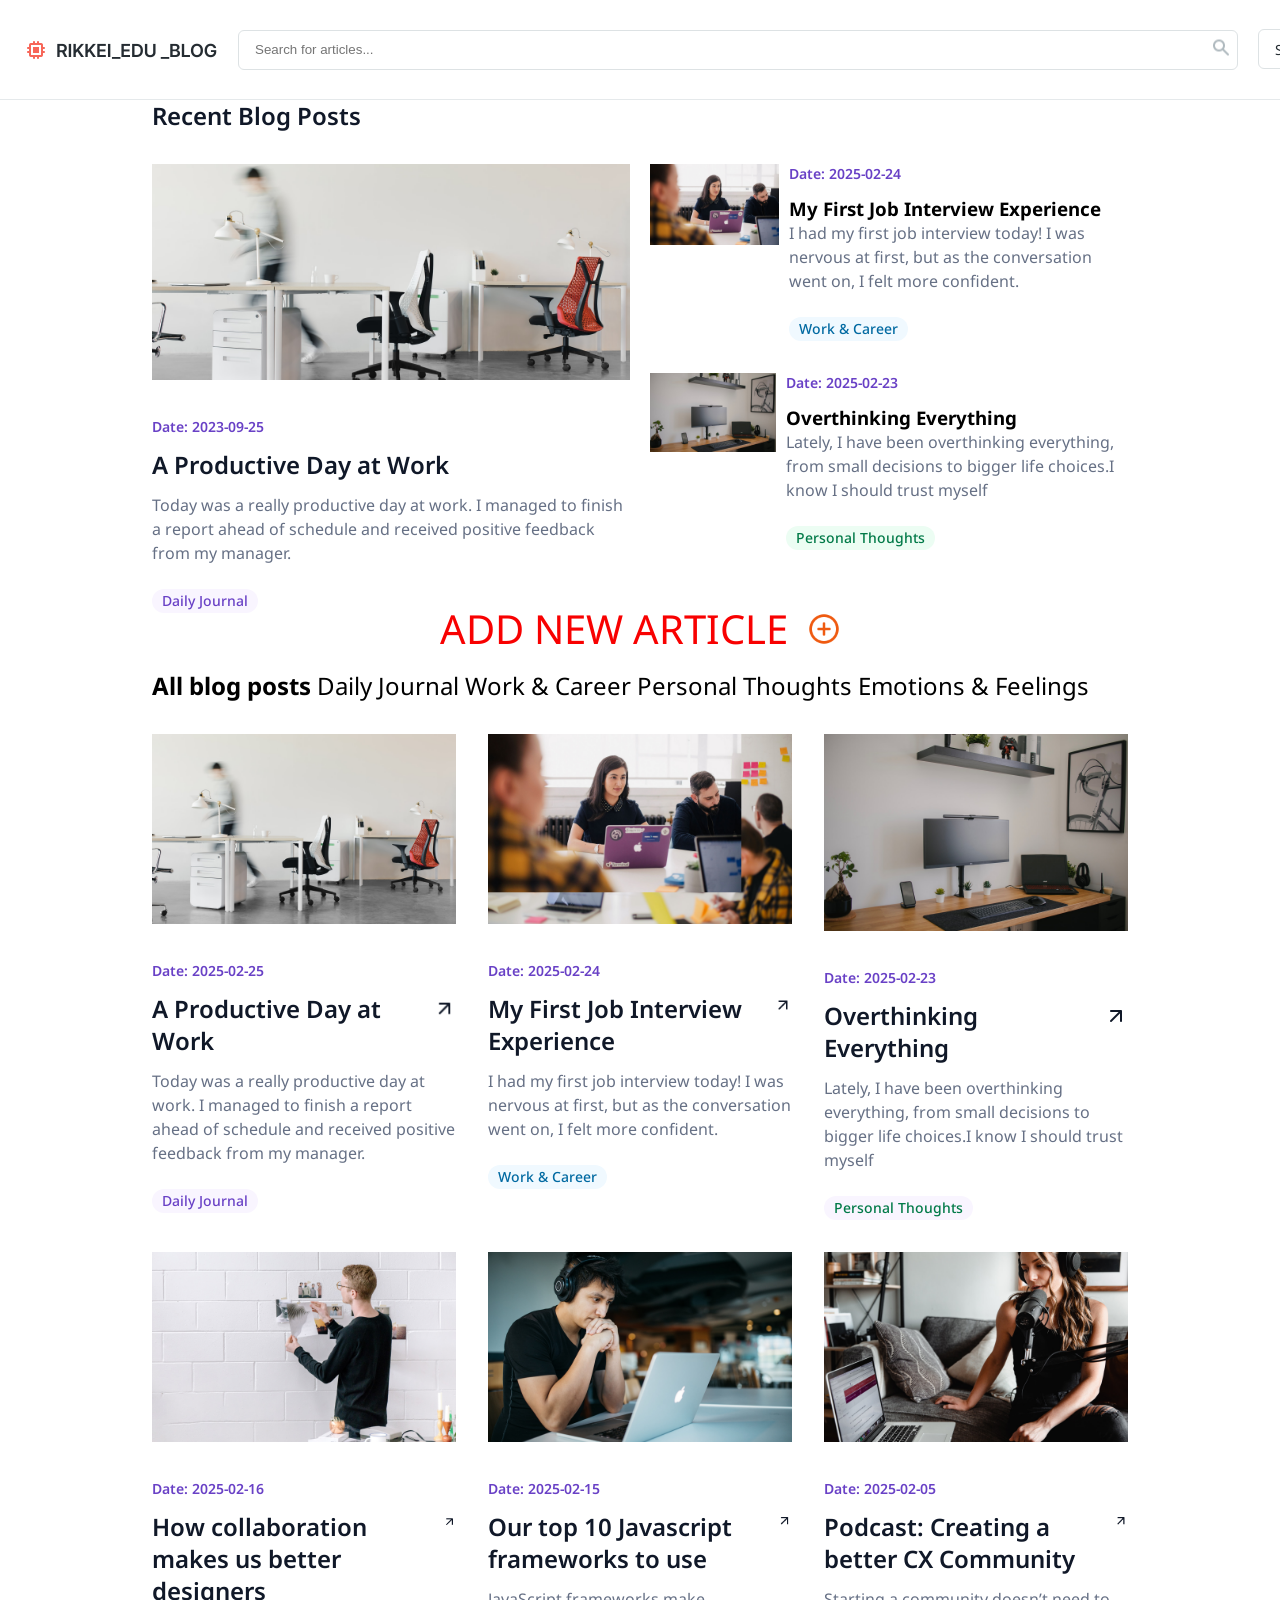
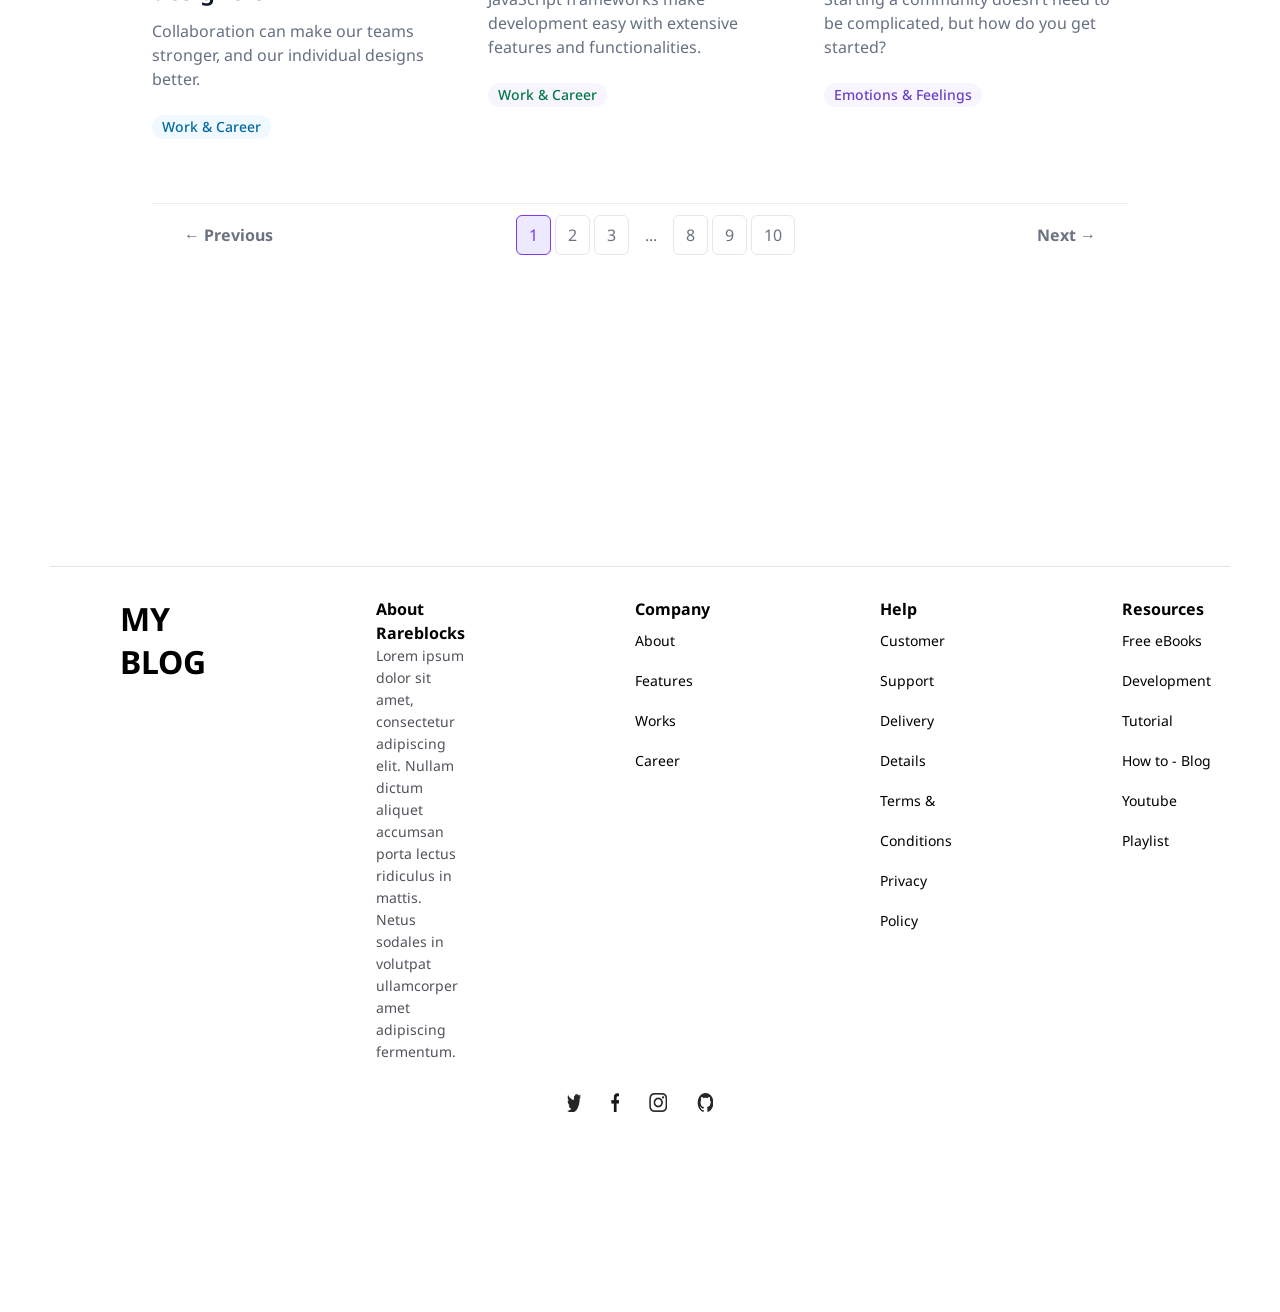
==== pages/index.html @ 43895347 "submit" ====
<!DOCTYPE html>
<html lang="en">
  <head>
    <meta charset="UTF-8" />
    <meta name="viewport" content="width=device-width, initial-scale=1.0" />
    <title>RIKKEI_EDU _BLOG</title>
    <link rel="stylesheet" href="../css/index.css" />
    <link rel="icon" href="../assets/icons/logo.png" type="image/png" />
  </head>
  <body>
    <header>
      <img
        src="../assets/icons/logo_rikei_blog.png"
        alt=""
        width="194px"
        height="24px"
      />
      <div class="search-container">
        <i class="search-icon">
          <img
            src="../assets/icons/search_blog.png"
            alt=""
            width="24px"
            height="24px"
          />
        </i>
        <input class="text" type="text" placeholder="Search for articles..." />
      </div>
      <nav>
        <ul class="header-right">
          <li>
            <a href="../pages/register.html">
              <p class="title" id="register">Sign Up</p>
            </a>
          </li>
          <li>
            <a href="../pages/login.html">
              <p class="title" id="account">Log In</p>
            </a>
          </li>
          <li>
            <img
              src="../assets/icons/Avatar1.png"
              alt="Avatar"
              width="40px"
              height="40px"
              class="info"
              id="avatar"
            />
            <!-- Dropdown menu sẽ được thêm vào dưới đây -->
            <ul class="dropdown-menu" id="dropdown-menu">
              <li>
                <div class="info-a">
                  <div class="avatar-container">
                    <div>
                      <img
                        src="../assets/icons/Avatar1.png"
                        alt="Avatar"
                        width="40px"
                        height="40px"
                        class="info-i"
                      />
                    </div>
                    <div class="online-status"></div>
                    <!-- Phần tích online -->
                  </div>
                  <div class="info-text">
                    <p class="info-text-1">Rikkei</p>
                    <p class="info-text-2">rikkei@gmail.com</p>
                  </div>
                </div>
              </li>
              <li><a class="text-in" href="#">View profie</a></li>
              <li><a class="text-in" href="#">Update profile picture</a></li>
              <li><a class="text-in" href="#">Change password</a></li>

              <li><a href="#" id="logout">Log Out</a></li>
            </ul>
          </li>
        </ul>
      </nav>
    </header>

    <main>
      <h2 class="title-post">Recent Blog Posts</h2>
      <div id="recent-posts">
        <div class="img-post">
          <img
            src="../assets/images/Image1_post.png"
            alt="Article Image"
            width="592px"
            height="268px"
          />
          <p class="date">Date: 2023-09-25</p>
          <h3 class="small-title">A Productive Day at Work</h3>
          <p class="texts">
            Today was a really productive day at work. I managed to finish a
            report ahead of schedule and received positive feedback from my
            manager.
          </p>
          <p class="badge">Daily Journal</p>
        </div>

        <div>
          <div class="center">
            <div>
              <img
                src="../assets/images/Image2-post.png"
                alt="Article Image"
                width="320px"
                height="200px"
              />
            </div>
            <div>
              <p class="date-post-right">Date: 2025-02-24</p>
              <h3 class="small-title-post">
                My First Job Interview Experience
              </h3>
              <p class="texts">
                I had my first job interview today! I was nervous at first, but
                as the conversation went on, I felt more confident.
              </p>
              <p class="badge-base">Work & Career</p>
            </div>
          </div>

          <div class="center">
            <div>
              <img
                src="../assets/images/img3-header.png"
                alt="Article Image"
                width="320px"
                height="200px"
              />
            </div>
            <div>
              <p class="date-post-right">Date: 2025-02-23</p>
              <h3 class="small-title-post">Overthinking Everything</h3>
              <p class="texts">
                Lately, I have been overthinking everything, from small
                decisions to bigger life choices.I know I should trust myself
              </p>
              <p class="badge-base-1">Personal Thoughts</p>
            </div>
          </div>
        </div>
      </div>

      <section id="add-article">
        <h2 class="title-article">
          ADD NEW ARTICLE
          <a href="../pages/article-manager.html"
            ><img
              class="icon-article"
              src="../assets/icons/icon-article.png"
              alt=""
              width="32px"
              height="32px"
          /></a>
        </h2>
        <p class="text-title-article">
          <strong>All blog posts</strong> Daily Journal Work & Career Personal
          Thoughts Emotions & Feelings
        </p>
        <div class="center-article">
          <div class="posts-container">
            <div class="post">
              <img
                src="../assets/images/Image1-article.png"
                alt=""
                width="384px"
                height="240px"
              />
              <p class="date">Date: 2025-02-25</p>
              <div class="title-imgs">
                <h4 class="small-title">A Productive Day at Work</h4>
                <a href="../pages/entries_manager.html"
                  ><img
                    src="../assets/icons/Icon wrap.png"
                    alt=""
                    width="24px"
                    height="28px"
                /></a>
              </div>
              <p class="texts">
                Today was a really productive day at work. I managed to finish a
                report ahead of schedule and received positive feedback from my
                manager.
              </p>
              <p class="badge">Daily Journal</p>
            </div>
            <div class="post">
              <img
                src="../assets/images/imge2-article.png"
                alt=""
                width="384px"
                height="240px"
              />
              <p class="date">Date: 2025-02-24</p>
              <div class="title-imgs">
                <h4 class="small-title">My First Job Interview Experience</h4>
                <a href="../pages/entries_manager.html"
                  ><img
                    src="../assets/icons/Icon wrap.png"
                    alt=""
                    width="24px"
                    height="28px"
                /></a>
              </div>
              <p class="texts">
                I had my first job interview today! I was nervous at first, but
                as the conversation went on, I felt more confident.
              </p>
              <p class="badge2">Work & Career</p>
            </div>
            <div class="post">
              <img
                src="../assets/images/imge3-article.png"
                alt=""
                width="371px"
                height="240px"
              />
              <p class="date">Date: 2025-02-23</p>
              <div class="title-imgs">
                <h4 class="small-title">Overthinking Everything</h4>
                <a href="../pages/entries_manager.html"
                  ><img
                    src="../assets/icons/Icon wrap.png"
                    alt=""
                    width="24px"
                    height="28px"
                /></a>
              </div>
              <p class="texts">
                Lately, I have been overthinking everything, from small
                decisions to bigger life choices.I know I should trust myself
              </p>
              <p class="badge3">Personal Thoughts</p>
            </div>
            <div class="post">
              <img
                src="../assets/images/Image4-article.png"
                alt=""
                width="384px"
                height="240px"
              />
              <p class="date">Date: 2025-02-16</p>
              <div class="title-imgs">
                <h4 class="small-title">
                  How collaboration makes us better designers
                </h4>
                <a href="../pages/entries_manager.html"
                  ><img
                    src="../assets/icons/Icon wrap.png"
                    alt=""
                    width="24px"
                    height="28px"
                /></a>
              </div>
              <p class="texts">
                Collaboration can make our teams stronger, and our individual
                designs better.
              </p>
              <p class="badge2">Work & Career</p>
            </div>
            <div class="post">
              <img
                src="../assets/images/Image5-article.png"
                alt=""
                width="384px"
                height="240px"
              />
              <p class="date">Date: 2025-02-15</p>
              <div class="title-imgs">
                <h4 class="small-title">
                  Our top 10 Javascript frameworks to use
                </h4>
                <a href="../pages/entries_manager.html"
                  ><img
                    src="../assets/icons/Icon wrap.png"
                    alt=""
                    width="24px"
                    height="28px"
                /></a>
              </div>
              <p class="texts">
                JavaScript frameworks make development easy with extensive
                features and functionalities.
              </p>
              <p class="badge3">Work & Career</p>
            </div>
            <div class="post">
              <img
                src="../assets/images/Image6-article.png"
                alt=""
                width="384px"
                height="240px"
              />
              <p class="date">Date: 2025-02-05</p>
              <div class="title-imgs">
                <h4 class="small-title">
                  Podcast: Creating a better CX Community
                </h4>
                <a href="../pages/entries_manager.html"
                  ><img
                    src="../assets/icons/Icon wrap.png"
                    alt=""
                    width="24px"
                    height="28px"
                /></a>
              </div>
              <p class="texts">
                Starting a community doesn’t need to be complicated, but how do
                you get started?
              </p>
              <p class="badge">Emotions & Feelings</p>
            </div>
          </div>
        </div>
      </section>

      <div class="pagination">
        <div>
          <a href="#" class="prev">← Previous</a>
        </div>
        <div>
          <a href="../pages/index.html" class="page active">1</a>
          <a href="#" class="page">2</a>
          <a href="#" class="page">3</a>
          <span class="dots">...</span>
          <a href="#" class="page">8</a>
          <a href="#" class="page">9</a>
          <a href="#" class="page">10</a>
        </div>
        <div>
          <a href="#" class="next">Next →</a>
        </div>
      </div>
    </main>

    <footer>
      <div class="container">
        <div>
          <h1>MY BLOG</h1>
        </div>
        <div>
          <h2 class="text-footer1">About</h2>
          <h3 class="text-footer1">Rareblocks</h3>
          <p class="text-center-footer">
            Lorem ipsum dolor sit amet, consectetur adipiscing elit. Nullam
            dictum aliquet accumsan porta lectus ridiculus in mattis. Netus
            sodales in volutpat ullamcorper amet adipiscing fermentum.
          </p>
        </div>
        <div>
          <h2 class="text-footer1">Company</h2>
          <ul>
            <li>About</li>
            <li>Features</li>
            <li>Works</li>
            <li>Career</li>
          </ul>
        </div>
        <div>
          <h2 class="text-footer1">Help</h2>
          <ul>
            <li>Customer Support</li>
            <li>Delivery Details</li>
            <li>Terms & Conditions</li>
            <li>Privacy Policy</li>
          </ul>
        </div>
        <div>
          <h2 class="text-footer1">Resources</h2>
          <ul>
            <li>Free eBooks</li>
            <li>Development Tutorial</li>
            <li>How to - Blog</li>
            <li>Youtube Playlist</li>
          </ul>
        </div>
      </div>

      <div class="footer-icon">
        <img
          src="../assets/icons/footer-t.png"
          alt=""
          width="14px"
          height="12px"
        />
        <img
          class="footer-icon-f"
          src="../assets/icons/footer-f.png"
          alt=""
          width="8px"
          height="16px"
        />
        <img
          src="../assets/icons/footer-intergram.png"
          alt=""
          width="18px"
          height="18px"
        />
        <img
          src="../assets/icons/footer-github.png"
          alt=""
          width="16px"
          height="17px"
        />
      </div>
    </footer>
    <script src="../js/index.js"></script>
  </body>
</html>
---- css/index.css ----
@import url("https://fonts.googleapis.com/css2?family=Noto+Sans+KR:wght@100..900&family=Noto+Sans:ital,wght@0,100..900;1,100..900&family=Roboto:ital,wght@0,100;0,300;0,400;0,500;0,700;0,900;1,100;1,300;1,400;1,500;1,700;1,900&display=swap");

* {
  padding: 0;
  margin: 0;
  box-sizing: border-box;
}

body {
  font-family: "Noto Sans", sans-serif;
  font-style: normal;
  font-size: 16px;
}

a {
  text-decoration: none;
}

li {
  list-style: none;
  font-weight: 400;
  font-size: 14px;
  line-height: 40px;
}
img {
    max-width: 100%;
    height: auto;
  }

/* Header */
header {
    display: flex;
    position: fixed;
    align-items: center;
    justify-content: space-between;
    width: 100%;
    height: 100px;
    background-color: #ffffff;
    padding: 24px;
    border-bottom: 1px solid #E5E9EB;
  }




  /* Ẩn menu khi không sử dụng */
.dropdown-menu {
  display: none; /* Ẩn menu thả xuống */
  position: absolute;
  top: 72px; /* Đưa menu xuống dưới ảnh đại diện */
  right: 5px;
  background-color: white;
  border: 1px solid #ddd;
  border-radius: 4px;
  width: 240px;
  box-shadow: 0px 12px 16px -4px #10182814;
  
}

.dropdown-menu li {
  padding: 8px 12px;
}

.dropdown-menu li a {
  text-decoration: none;
  color: black;
  display: block;
}


/* Thêm hiệu ứng khi hover lên ảnh đại diện */
#user-info:hover .dropdown-menu {
  display: block; /* Hiển thị menu khi người dùng hover vào avatar */
}

#avatar {
  cursor: pointer;
}




.info-a{
  display: flex;
  gap: 5px;
}
.info-i{
  margin-top: 10px;
  border-radius: 200px;
}
.info-text{
  align-self: flex-start;
}
.info-text-1{
  line-height: 40px;
  font-weight: 500;
  font-size: 14px;
  color: #344054;
}
.info-text-2{
  line-height: 20px;
font-weight: 400;
font-size: 14px;
line-height: 20px;
color:#667085 ;
}
#logout{
border-top: 1px solid #ccc ;
width: 240;
height: 40;
padding: 10px 16px;
}
.text-in{
width: 240;
height: 40;
padding: 10px 16px;
}
.online-status {
  position: absolute;
  bottom: 10px;
  right: 0;
  width: 12px;
  height: 12px;
  background-color: #12B76A; /* Màu xanh cho tích online */
  border-radius: 50%; /* Làm phần tích thành hình tròn */
  border: 2px solid white; /* Để làm nổi bật hơn */
}
.avatar-container {
  position: relative;
  display: inline-block;
}

.text{
  margin: 0px 20px;
    width: 1000px;
    height: 40px;
    border: 1px solid rgba(221, 226, 228, 1);
    border-radius: 6px;
    background-color: #FFFFFF;
    padding: 8px 40px 8px 16px;
}
.title-imgs{
  display: flex;
  justify-content: space-between;
}
.search-container {
    position: relative;
    display: inline-block;
  }
  
.search-icon {
    position: absolute;
    right: 25px; /* Đặt icon sát bên phải */
    top: 50%;
    transform: translateY(-50%);
  }
.info{
  border-radius: 200px;
}
.header-right {
    display: flex;
    gap: 10px;
  }
.title{
    width: 88px;
    height: 40px;
    border: 1px solid #DDE2E4;
    background-color: #FFFFFF;
    border-radius:6px;
    padding: 8px 16px;
    color: #252C32;
    font-size: 14px;
    font-weight: 400;
    line-height: 24px;
}
/* main */
main{
padding: 100px 152px;
}
#recent-posts {
    display: flex;
    gap: 20px; 
    flex-wrap: wrap; 
  }
  
#recent-posts > div {
    flex: 1; 
    min-width: 300px;
  }
.title-post{
font-weight: 600;
font-size: 24px;
line-height: 32px;
color: #101828;
margin-bottom: 32px;
}  
.date {
    font-size: 14px;
    font-weight: 600;
    line-height: 20px;
    color: #6941C6;
    padding: 32px 0 12px 0;
}
.date-post-right{
    font-size: 14px;
    font-weight: 600;
    line-height: 20px;
    color: #6941C6;
    padding-bottom: 12px ;
}
.small-title {
    font-weight: 600;
    font-size: 24px;
    line-height: 32px;
    color: #101828;
    padding-bottom: 12px;
}
.texts{
    font-size: 16px;
    font-weight: 400;
    line-height: 24px;
    color: #667085;
    margin-bottom: 24px;
}
.badge{
    font-size: 14px;
    font-weight: 500;
    line-height: 20px;
    align-content: center;
    color: #6941C6;
    border: 1px;
    border-radius: 16px;
    padding: 2px 10px;
    background-color: #F9F5FF;
    display: inline-block;
    height: 24px;
}
.badge-base{
    font-size: 14px;
    font-weight: 500;
    line-height: 20px;
    align-content: center;
    color: #026AA2;
    border: 1px;
    border-radius: 16px;
    padding: 2px 10px;
    background-color: #F0F9FF;
    display: inline-block;
    height: 24px;
}
.badge-base-1{
    font-size: 14px;
    font-weight: 500;
    line-height: 20px;
    align-content: center;
    color: #027A48;
    border: 1px;
    border-radius: 16px;
    padding: 2px 10px;
    background-color: #ECFDF3;
    display: inline-block;
    height: 24px;
}
.center {
    display: flex;
    gap: 10px;
    align-content: center;
    justify-content: center;
    margin-bottom: 32px;
  }
/* article */
#add-article{
    margin-bottom: 64px;
}
.title-article{
    font-size: 40px;
    font-weight: 400;
    line-height: 32px;
    color: #F80101;
    display: flex;
    align-content: center;
    justify-content: center;
    margin-bottom: 24px;
}
.text-title-article{
    font-size: 24px;
    font-weight: 400;
    line-height: 32px;
    margin-bottom: 32px;
}
.badge2{
    font-size: 14px;
    font-weight: 500;
    line-height: 20px;
    align-content: center;
    color: #026AA2;
    border: 1px;
    border-radius: 16px;
    padding: 2px 10px;
    background-color: #F0F9FF;
    display: inline-block;
    height: 24px; 
}
.badge3{
    font-size: 14px;
    font-weight: 500;
    line-height: 20px;
    align-content: center;
    color: #027A48;
    border: 1px;
    border-radius: 16px;
    padding: 2px 10px;
    background-color: #F9F5FF;
    display: inline-block;
    height: 24px; 
}
.icon-article{
    margin-left: 20px;
}
.posts-container {
    display: grid;
    grid-template-columns: repeat(3, 1fr); 
    grid-template-rows: repeat(2, auto); 
    gap: 32px; 
    justify-items: center;
  }
  
.post {
    width: 100%;
    max-width: 400px;
  }

/* footer */
footer{
    border-top: 1px solid #E4E4E7;
    margin:  200px 50px;
}
.pagination {
    display: flex;
    gap: 10px;
    justify-content: space-between;
    border-top: 1px solid #EAECF0;
    padding: 20px;
  }
  
.pagination a, .pagination .dots {
    text-decoration: none;
    color: #6b7280; /* Màu xám nhạt */
    padding: 8px 12px;
    border-radius: 6px;
    transition: 0.3s;
  }
  
.pagination .page {
    border: 1px solid #e5e7eb;
  }
  
.pagination .active {
    background-color: #ede9fe; /* Màu nền tím nhạt */
    color: #7c3aed; /* Màu tím */
    border: 1px solid #7c3aed;
  }
  
.pagination a:hover {
    background-color: #f3f4f6;
  }
  
.pagination .prev, .pagination .next {
    font-weight: bold;
  }
  
.pagination .dots {
    padding: 8px 12px;
  }
.container {
    display: flex;
    justify-content: space-around;
    gap: 170px;
    padding: 30px 70px;
}
.footer-icon{
    display: flex;
    align-content: center;
    justify-content: center;
    gap: 30px;
    margin-bottom: 20px;
}
.text-footer1{
    font-size: 16px;
    font-weight: 700;
    line-height: 24px;
}
.text-center-footer{
    font-weight: 400;
    font-size: 14px;
    line-height: 22px;
    color: #52525B;
}
/* Responsive Design */
@media (max-width: 768px) {
    header {
        display: flex;
        flex-wrap: wrap;
        justify-content: space-between;
        align-items: center;
        padding: 10px;
    }

    .search-container {
        flex: 1; /* Giúp phần tìm kiếm co giãn */
        display: flex;
        align-items: center;
    }

    .search-button {
        display: inline-block; /* Hiện nút */
        background-color: #6941C6;
        color: white;
        padding: 8px 16px;
        border-radius: 6px;
        border: none;
        cursor: pointer;
    }

    .auth-buttons {
        display: flex;
        gap: 10px;
    }

    .auth-buttons button {
        padding: 8px 12px;
        border: 1px solid #DDE2E4;
        background-color: white;
        border-radius: 6px;
        cursor: pointer;
    }

    .auth-buttons .sign-in {
        background-color: #6941C6;
        color: white;
    }
}
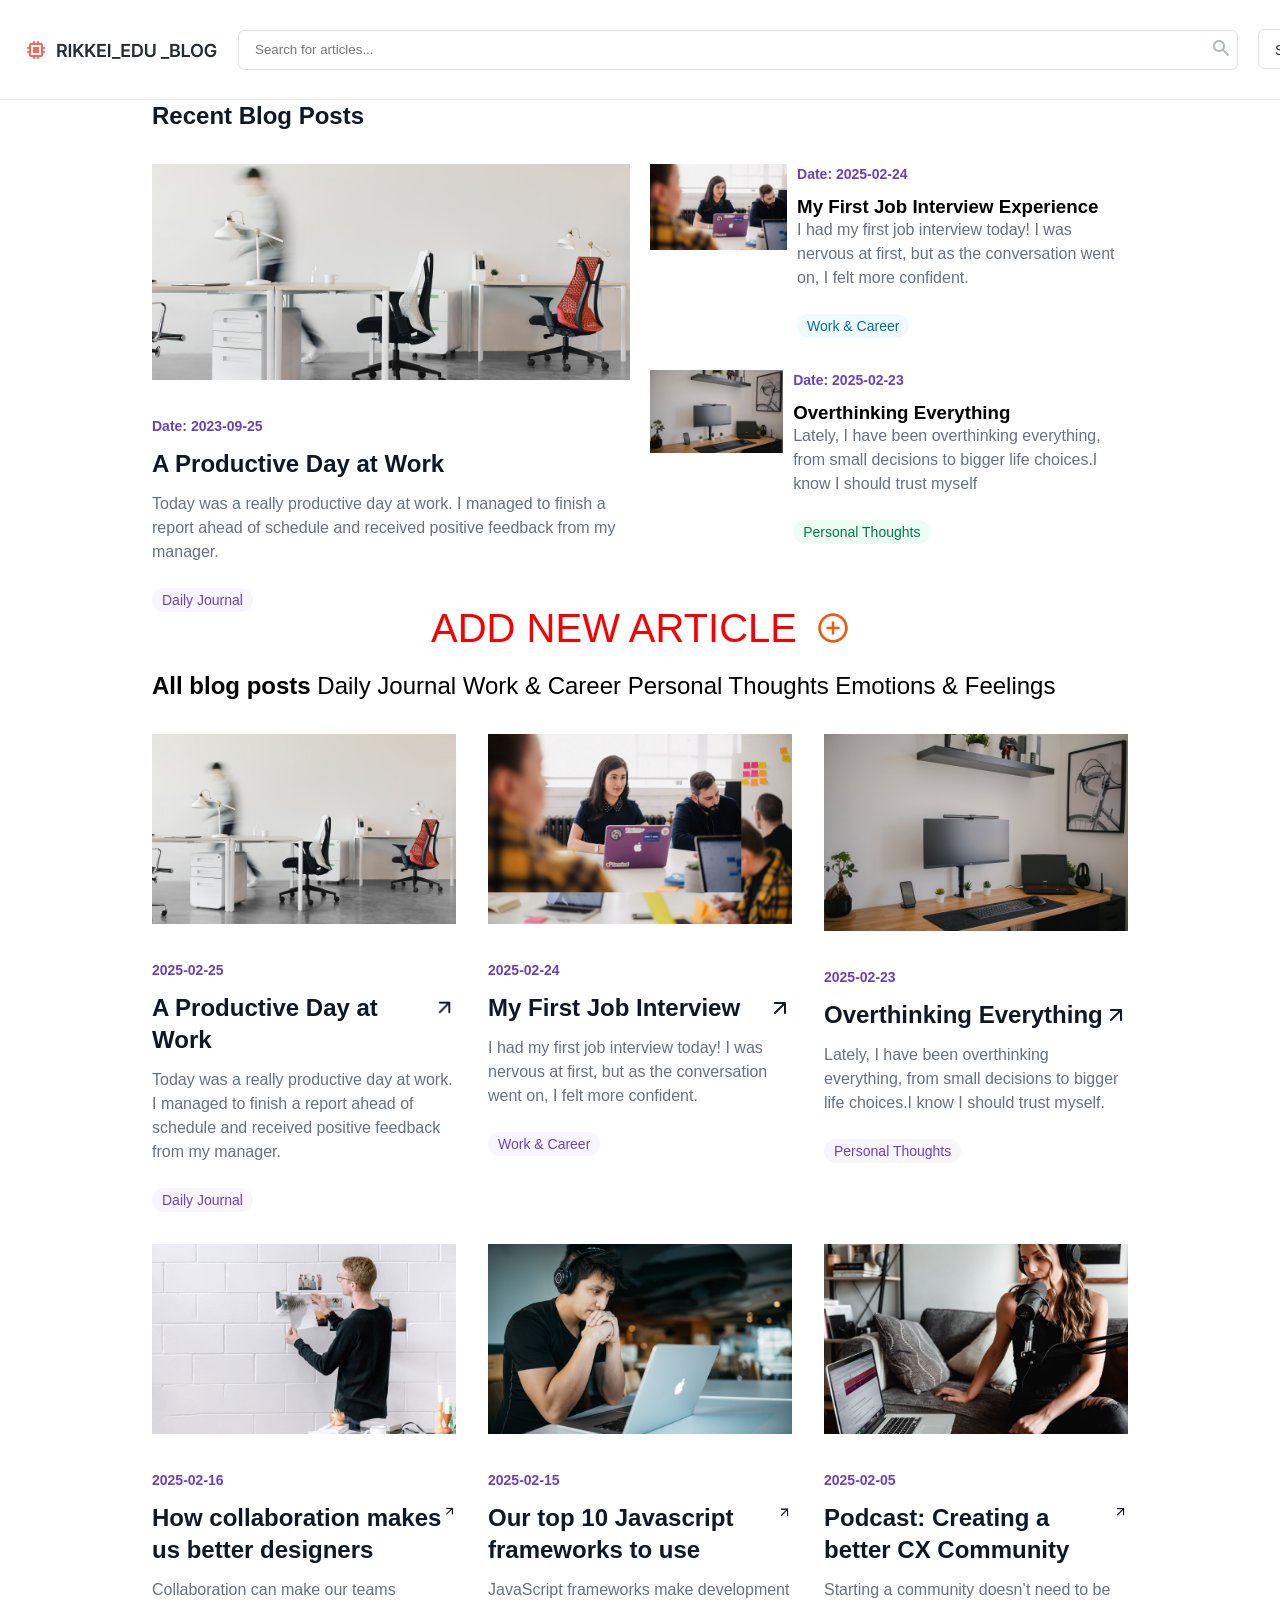
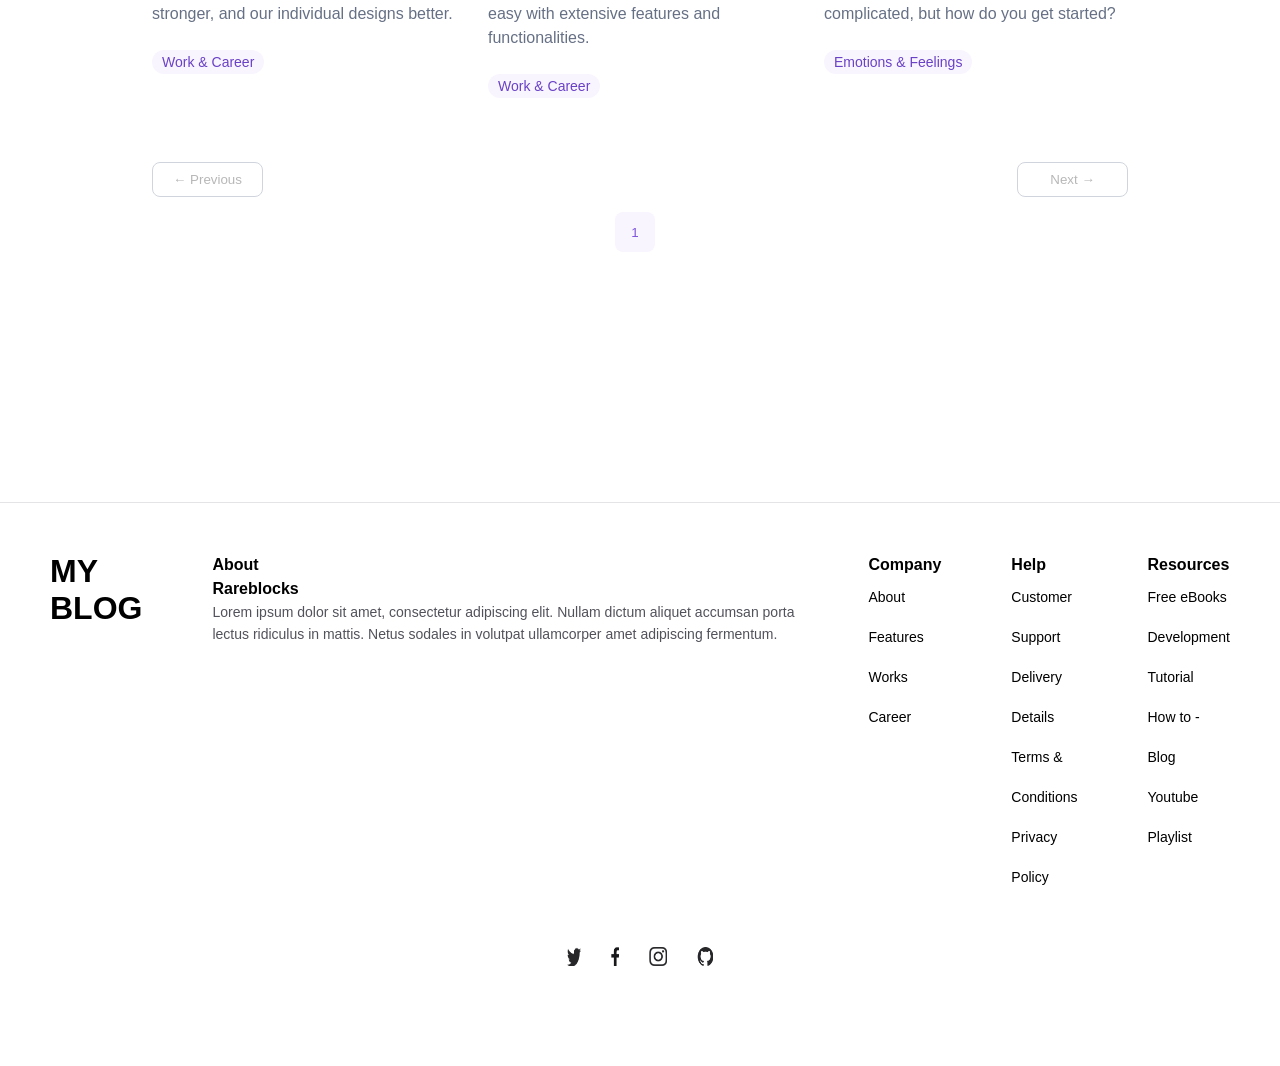
==== commit 03d518ac: "Update index.html" ====
--- a/pages/index.html
+++ b/pages/index.html
@@ -5,6 +5,7 @@
     <meta name="viewport" content="width=device-width, initial-scale=1.0" />
     <title>RIKKEI_EDU _BLOG</title>
     <link rel="stylesheet" href="../css/index.css" />
+    <link rel="stylesheet" href="../css/base.css" />
     <link rel="icon" href="../assets/icons/logo.png" type="image/png" />
   </head>
   <body>
@@ -70,11 +71,15 @@
                   </div>
                 </div>
               </li>
-              <li><a class="text-in" href="#">View profie</a></li>
+              <li>
+                <a class="text-in" href="../pages/user_manager.html"
+                  >View profie</a
+                >
+              </li>
               <li><a class="text-in" href="#">Update profile picture</a></li>
               <li><a class="text-in" href="#">Change password</a></li>
 
-              <li><a href="#" id="logout">Log Out</a></li>
+              <li><a href="../pages/login.html" id="logout">Log Out</a></li>
             </ul>
           </li>
         </ul>
@@ -103,7 +108,7 @@
 
         <div>
           <div class="center">
-            <div>
+            <div id="recent-post" class="img">
               <img
                 src="../assets/images/Image2-post.png"
                 alt="Article Image"
@@ -146,195 +151,34 @@
         </div>
       </div>
 
+      <h2 class="title-article">
+        ADD NEW ARTICLE
+        <a href="../pages/addNewArticle.html"
+          ><img
+            class="icon-article"
+            src="../assets/icons/icon-article.png"
+            alt=""
+            width="32px"
+            height="32px"
+        /></a>
+      </h2>
+      <p class="text-title-article">
+        <strong>All blog posts</strong> Daily Journal Work & Career Personal
+        Thoughts Emotions & Feelings
+      </p>
       <section id="add-article">
-        <h2 class="title-article">
-          ADD NEW ARTICLE
-          <a href="../pages/article-manager.html"
-            ><img
-              class="icon-article"
-              src="../assets/icons/icon-article.png"
-              alt=""
-              width="32px"
-              height="32px"
-          /></a>
-        </h2>
-        <p class="text-title-article">
-          <strong>All blog posts</strong> Daily Journal Work & Career Personal
-          Thoughts Emotions & Feelings
-        </p>
         <div class="center-article">
-          <div class="posts-container">
-            <div class="post">
-              <img
-                src="../assets/images/Image1-article.png"
-                alt=""
-                width="384px"
-                height="240px"
-              />
-              <p class="date">Date: 2025-02-25</p>
-              <div class="title-imgs">
-                <h4 class="small-title">A Productive Day at Work</h4>
-                <a href="../pages/entries_manager.html"
-                  ><img
-                    src="../assets/icons/Icon wrap.png"
-                    alt=""
-                    width="24px"
-                    height="28px"
-                /></a>
-              </div>
-              <p class="texts">
-                Today was a really productive day at work. I managed to finish a
-                report ahead of schedule and received positive feedback from my
-                manager.
-              </p>
-              <p class="badge">Daily Journal</p>
-            </div>
-            <div class="post">
-              <img
-                src="../assets/images/imge2-article.png"
-                alt=""
-                width="384px"
-                height="240px"
-              />
-              <p class="date">Date: 2025-02-24</p>
-              <div class="title-imgs">
-                <h4 class="small-title">My First Job Interview Experience</h4>
-                <a href="../pages/entries_manager.html"
-                  ><img
-                    src="../assets/icons/Icon wrap.png"
-                    alt=""
-                    width="24px"
-                    height="28px"
-                /></a>
-              </div>
-              <p class="texts">
-                I had my first job interview today! I was nervous at first, but
-                as the conversation went on, I felt more confident.
-              </p>
-              <p class="badge2">Work & Career</p>
-            </div>
-            <div class="post">
-              <img
-                src="../assets/images/imge3-article.png"
-                alt=""
-                width="371px"
-                height="240px"
-              />
-              <p class="date">Date: 2025-02-23</p>
-              <div class="title-imgs">
-                <h4 class="small-title">Overthinking Everything</h4>
-                <a href="../pages/entries_manager.html"
-                  ><img
-                    src="../assets/icons/Icon wrap.png"
-                    alt=""
-                    width="24px"
-                    height="28px"
-                /></a>
-              </div>
-              <p class="texts">
-                Lately, I have been overthinking everything, from small
-                decisions to bigger life choices.I know I should trust myself
-              </p>
-              <p class="badge3">Personal Thoughts</p>
-            </div>
-            <div class="post">
-              <img
-                src="../assets/images/Image4-article.png"
-                alt=""
-                width="384px"
-                height="240px"
-              />
-              <p class="date">Date: 2025-02-16</p>
-              <div class="title-imgs">
-                <h4 class="small-title">
-                  How collaboration makes us better designers
-                </h4>
-                <a href="../pages/entries_manager.html"
-                  ><img
-                    src="../assets/icons/Icon wrap.png"
-                    alt=""
-                    width="24px"
-                    height="28px"
-                /></a>
-              </div>
-              <p class="texts">
-                Collaboration can make our teams stronger, and our individual
-                designs better.
-              </p>
-              <p class="badge2">Work & Career</p>
-            </div>
-            <div class="post">
-              <img
-                src="../assets/images/Image5-article.png"
-                alt=""
-                width="384px"
-                height="240px"
-              />
-              <p class="date">Date: 2025-02-15</p>
-              <div class="title-imgs">
-                <h4 class="small-title">
-                  Our top 10 Javascript frameworks to use
-                </h4>
-                <a href="../pages/entries_manager.html"
-                  ><img
-                    src="../assets/icons/Icon wrap.png"
-                    alt=""
-                    width="24px"
-                    height="28px"
-                /></a>
-              </div>
-              <p class="texts">
-                JavaScript frameworks make development easy with extensive
-                features and functionalities.
-              </p>
-              <p class="badge3">Work & Career</p>
-            </div>
-            <div class="post">
-              <img
-                src="../assets/images/Image6-article.png"
-                alt=""
-                width="384px"
-                height="240px"
-              />
-              <p class="date">Date: 2025-02-05</p>
-              <div class="title-imgs">
-                <h4 class="small-title">
-                  Podcast: Creating a better CX Community
-                </h4>
-                <a href="../pages/entries_manager.html"
-                  ><img
-                    src="../assets/icons/Icon wrap.png"
-                    alt=""
-                    width="24px"
-                    height="28px"
-                /></a>
-              </div>
-              <p class="texts">
-                Starting a community doesn’t need to be complicated, but how do
-                you get started?
-              </p>
-              <p class="badge">Emotions & Feelings</p>
-            </div>
+          <div class="posts-container" id="postsContainer">
+            <div class="post"></div>
           </div>
         </div>
       </section>
 
+      <!-- Phân trang -->
       <div class="pagination">
-        <div>
-          <a href="#" class="prev">← Previous</a>
-        </div>
-        <div>
-          <a href="../pages/index.html" class="page active">1</a>
-          <a href="#" class="page">2</a>
-          <a href="#" class="page">3</a>
-          <span class="dots">...</span>
-          <a href="#" class="page">8</a>
-          <a href="#" class="page">9</a>
-          <a href="#" class="page">10</a>
-        </div>
-        <div>
-          <a href="#" class="next">Next →</a>
-        </div>
+        <button class="but" id="prevPage">&larr; Previous</button>
+        <div id="paginationContainer" class="container"></div>
+        <button class="but" id="nextPage">Next &rarr;</button>
       </div>
     </main>
 
--- a/css/index.css
+++ b/css/index.css
@@ -7,7 +7,7 @@
 }
 
 body {
-  font-family: "Noto Sans", sans-serif;
+  font-family: Arial, Helvetica, sans-serif;
   font-style: normal;
   font-size: 16px;
 }
@@ -76,10 +76,6 @@
 #avatar {
   cursor: pointer;
 }
-
-
-
-
 .info-a{
   display: flex;
   gap: 5px;
@@ -333,51 +329,50 @@
 /* footer */
 footer{
     border-top: 1px solid #E4E4E7;
-    margin:  200px 50px;
+    margin:  100px 0px;
 }
 .pagination {
-    display: flex;
-    gap: 10px;
-    justify-content: space-between;
-    border-top: 1px solid #EAECF0;
-    padding: 20px;
-  }
-  
-.pagination a, .pagination .dots {
-    text-decoration: none;
-    color: #6b7280; /* Màu xám nhạt */
-    padding: 8px 12px;
-    border-radius: 6px;
-    transition: 0.3s;
-  }
-  
-.pagination .page {
-    border: 1px solid #e5e7eb;
-  }
-  
-.pagination .active {
-    background-color: #ede9fe; /* Màu nền tím nhạt */
-    color: #7c3aed; /* Màu tím */
-    border: 1px solid #7c3aed;
-  }
-  
-.pagination a:hover {
-    background-color: #f3f4f6;
-  }
-  
-.pagination .prev, .pagination .next {
-    font-weight: bold;
-  }
-  
-.pagination .dots {
-    padding: 8px 12px;
-  }
+  display: flex;
+  justify-content: space-between;
+}
+.but{
+    cursor: pointer;
+    width: 111px;
+    height: 35px;
+    border-radius: 8px;
+    padding: 8px 14px ;
+    gap: 7.84px;
+    border: 0.98px solid #D0D5DD;
+    background-color: #FFFFFF;
+}
+.but:hover{
+    background-color: #CCCCCC;
+}
+button.num.active {
+  color: #7F56D9; 
+  background-color:#F9F5FF ;
+
+}
+  .num{
+    border:1px ;
+    width: 40px;
+    height: 40px;
+    border-radius: 8px;
+    color: #667085;
+    cursor: pointer;
+    margin-right: 10px;
+}
+.num:hover{
+    background-color:#F9F5FF ;
+    color: #7F56D9;
+}
 .container {
     display: flex;
     justify-content: space-around;
-    gap: 170px;
-    padding: 30px 70px;
-}
+    padding: 50px;
+    gap: 70px;
+}
+
 .footer-icon{
     display: flex;
     align-content: center;
@@ -395,6 +390,11 @@
     font-size: 14px;
     line-height: 22px;
     color: #52525B;
+}
+.close {
+  position: absolute; 
+  top: 20px; 
+  right: 20px; 
 }
 /* Responsive Design */
 @media (max-width: 768px) {
--- a/css/base.css
+++ b/css/base.css
@@ -0,0 +1,6 @@
+@import url('https://fonts.googleapis.com/css2?family=Noto+Sans:ital,wght@0,100..900;1,100..900&family=Roboto:ital,wght@0,100..900;1,100..900&display=swap');
+body{
+    font-family: "Roboto" , sans-serif;
+    font-size: 16px;
+    font-weight: 400;
+}
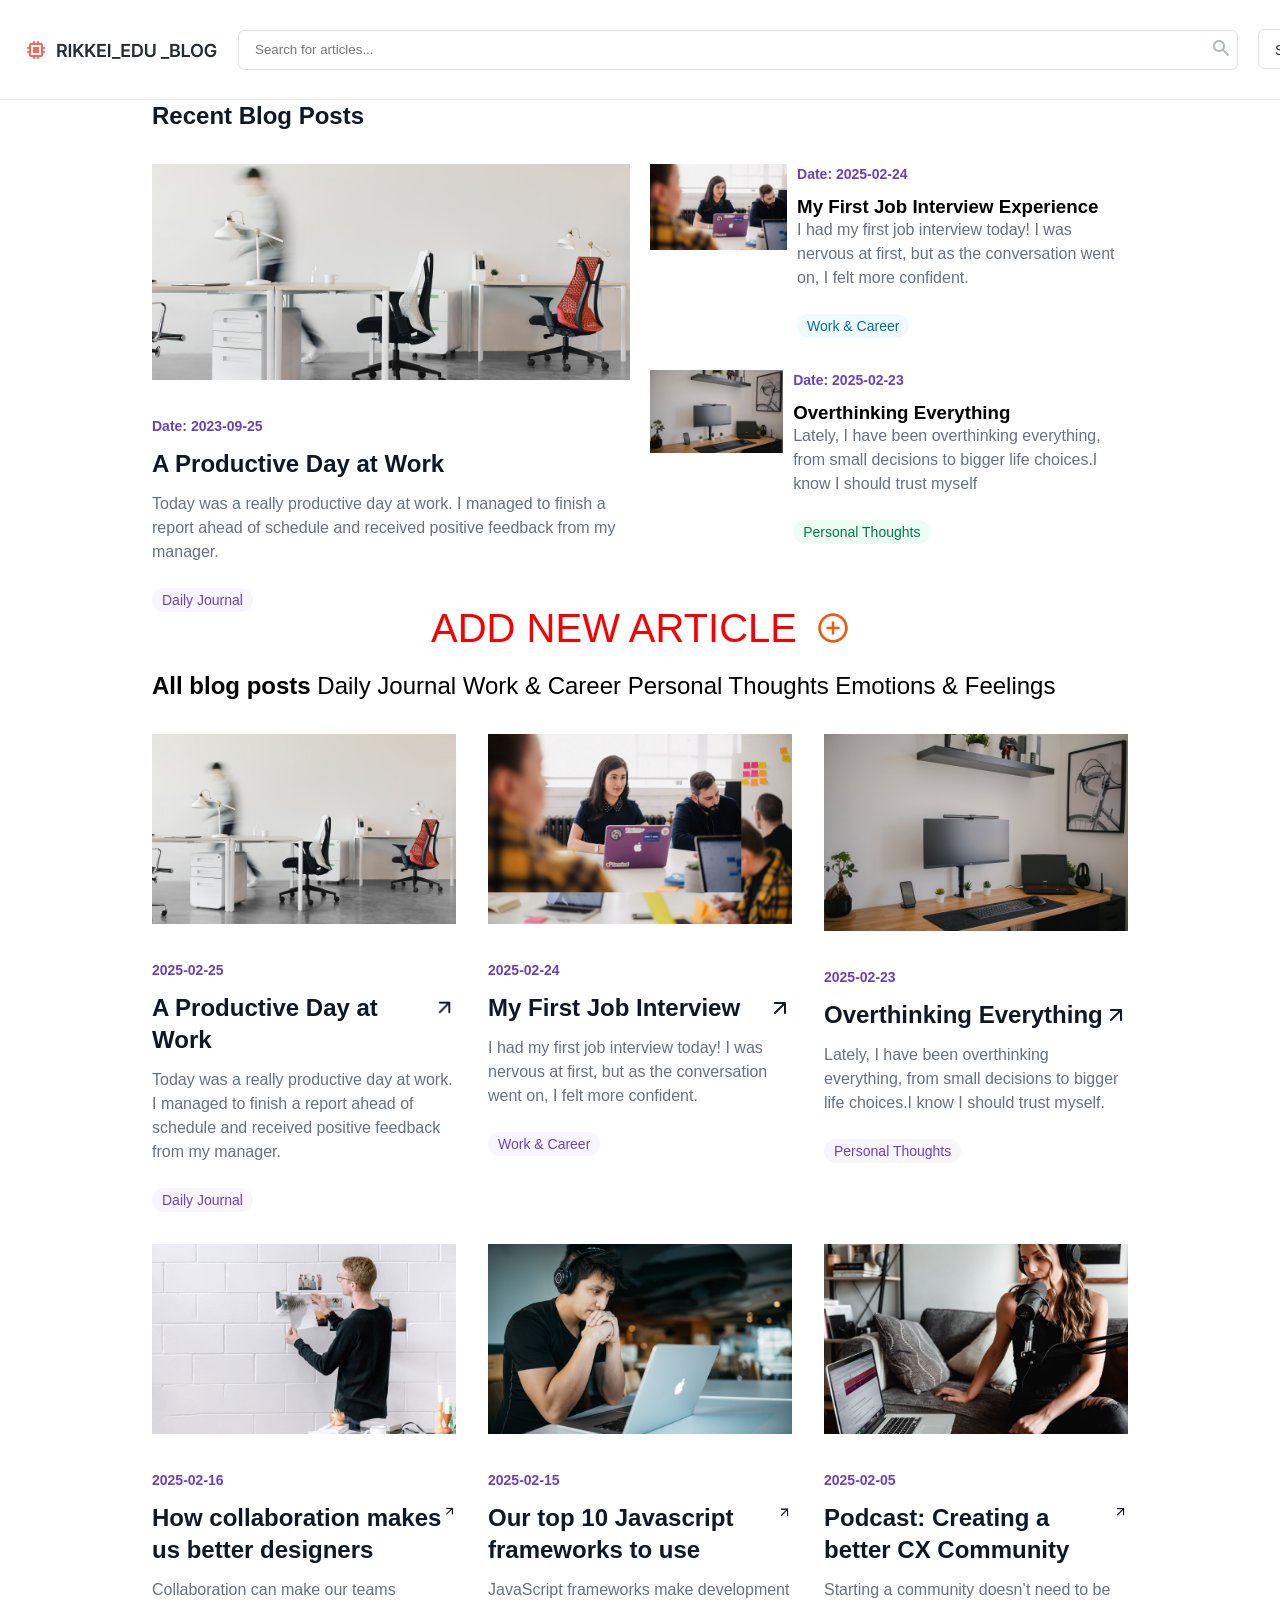
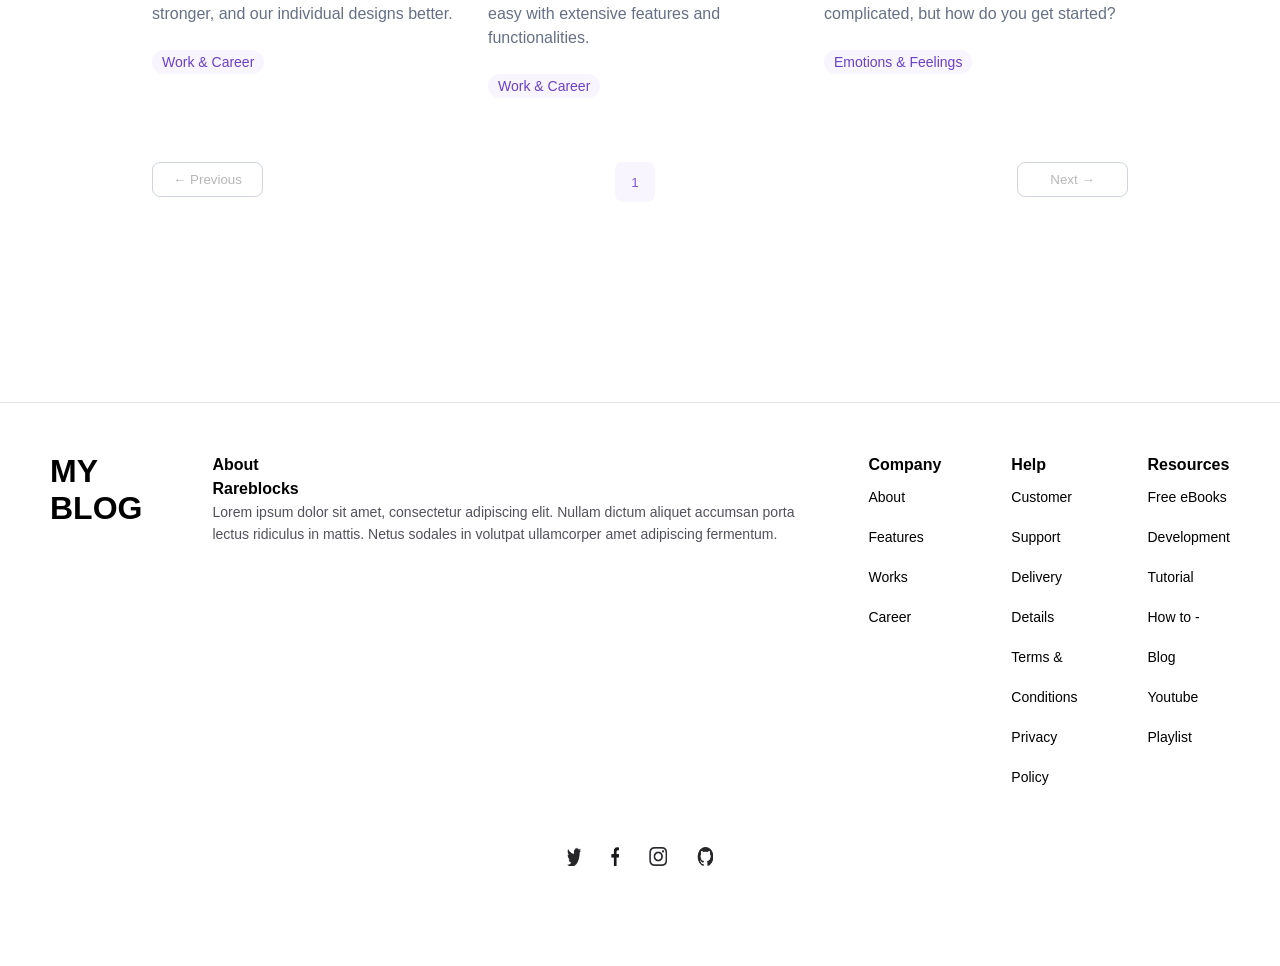
==== commit 1efcf6c7: "Update index.html" ====
--- a/pages/index.html
+++ b/pages/index.html
@@ -177,7 +177,7 @@
       <!-- Phân trang -->
       <div class="pagination">
         <button class="but" id="prevPage">&larr; Previous</button>
-        <div id="paginationContainer" class="container"></div>
+        <div id="paginationContainer" ></div>
         <button class="but" id="nextPage">Next &rarr;</button>
       </div>
     </main>
